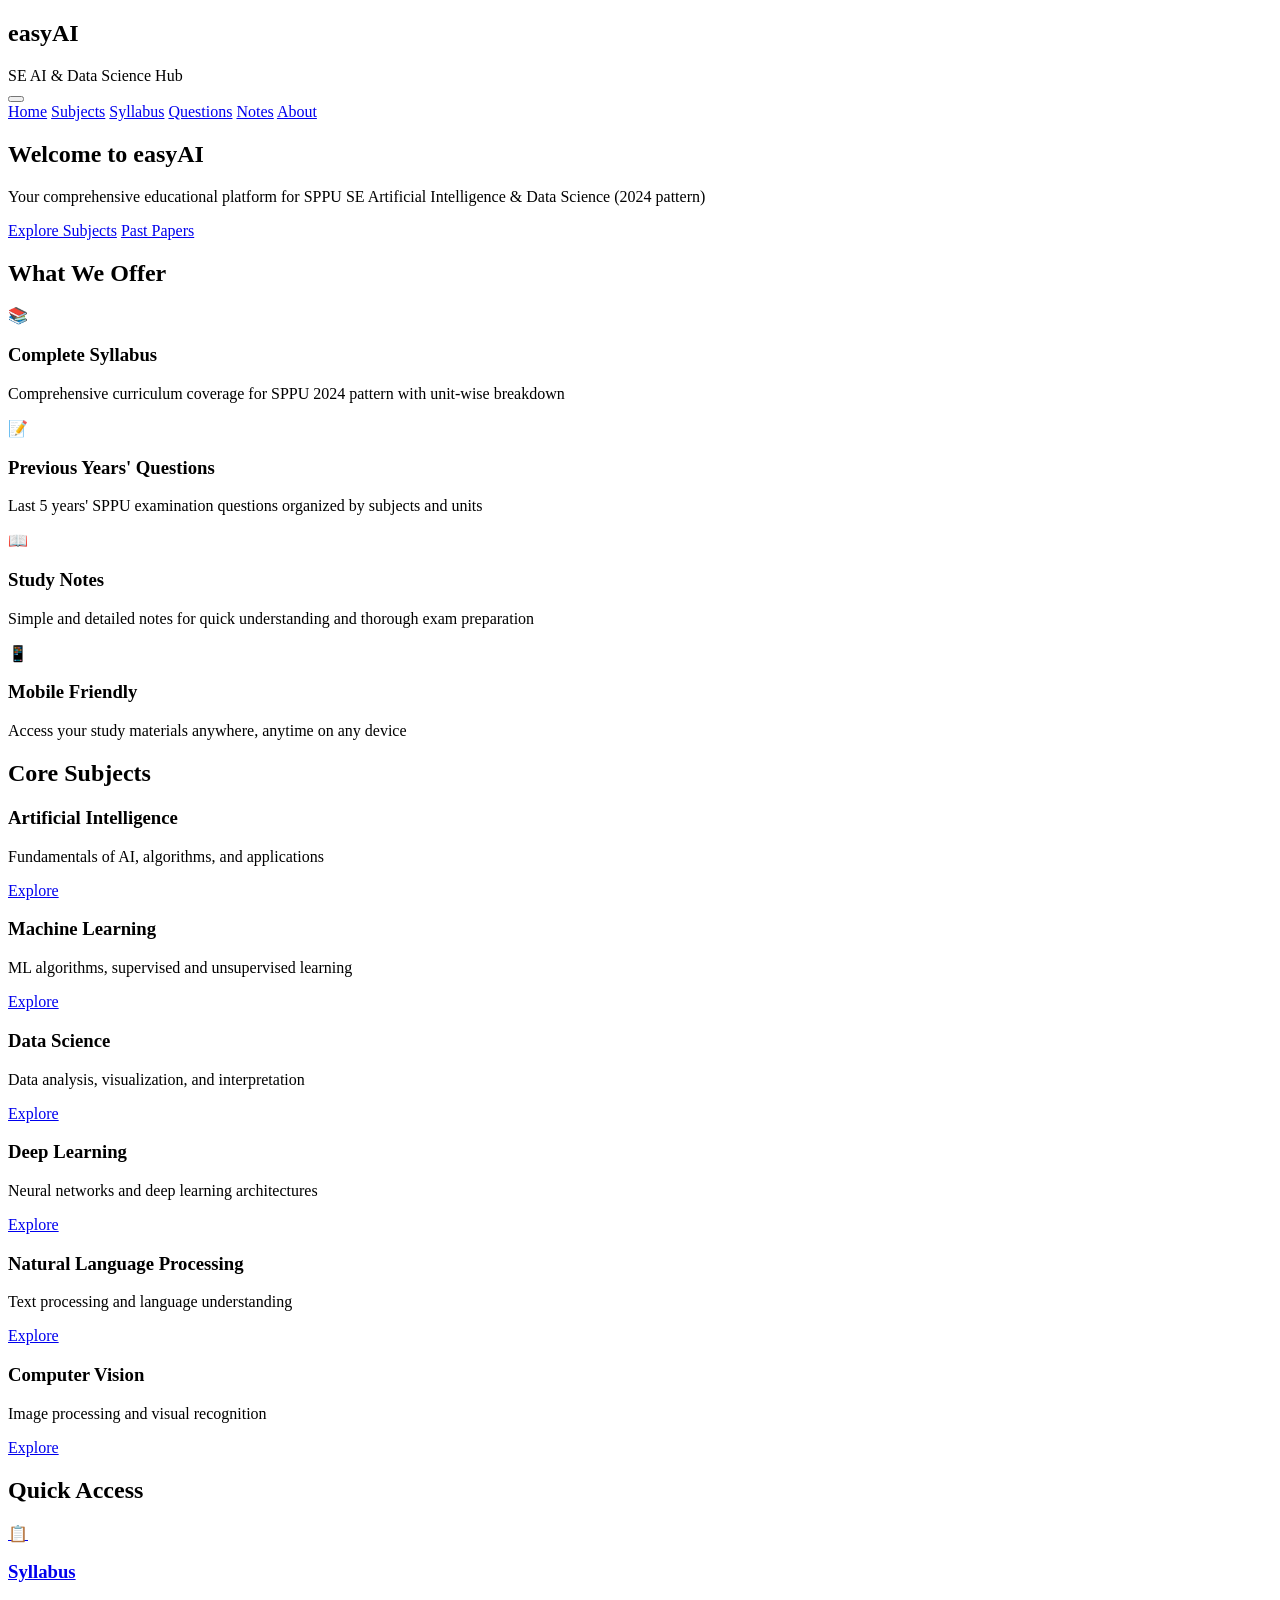
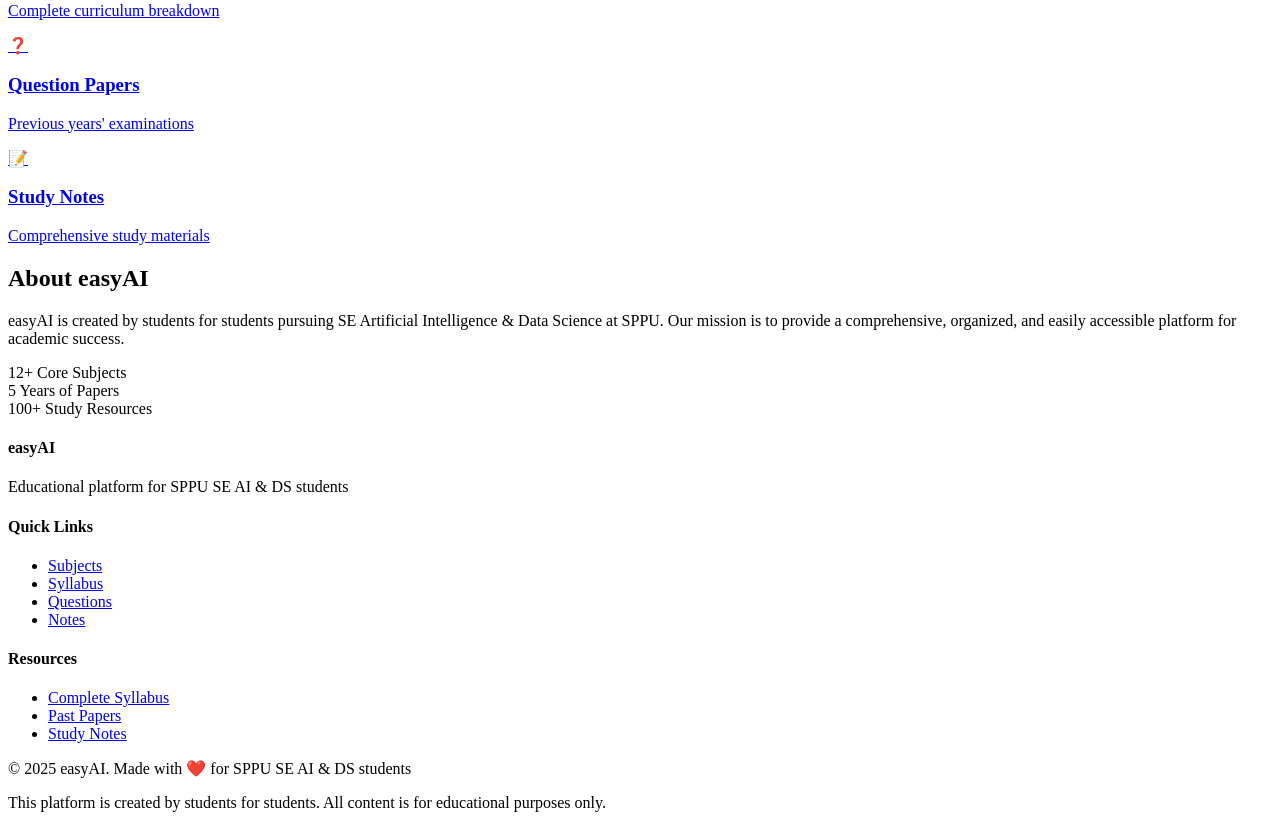
==== src/index.html @ 31b05995 "Create index.html Add responsive homepage with navigation, hero section, features overview, subjects" ====
<!DOCTYPE html>
<html lang="en">
<head>
    <meta charset="UTF-8">
    <meta name="viewport" content="width=device-width, initial-scale=1.0">
    <meta name="description" content="easyAI - Educational platform for SPPU SE AI & DS students">
    <title>easyAI - SE AI & Data Science Resources</title>
    <link rel="stylesheet" href="styles.css">
    <link rel="preconnect" href="https://fonts.googleapis.com">
    <link rel="preconnect" href="https://fonts.gstatic.com" crossorigin>
    <link href="https://fonts.googleapis.com/css2?family=Inter:wght@300;400;500;600;700&display=swap" rel="stylesheet">
</head>
<body>
    <!-- Header -->
    <header class="header">
        <nav class="navbar">
            <div class="nav-container">
                <div class="nav-brand">
                    <h1 class="logo">easyAI</h1>
                    <span class="tagline">SE AI & Data Science Hub</span>
                </div>
                <button class="nav-toggle" id="mobile-menu">
                    <span class="bar"></span>
                    <span class="bar"></span>
                    <span class="bar"></span>
                </button>
                <div class="nav-menu" id="nav-menu">
                    <a href="#home" class="nav-link">Home</a>
                    <a href="#subjects" class="nav-link">Subjects</a>
                    <a href="#syllabus" class="nav-link">Syllabus</a>
                    <a href="#questions" class="nav-link">Questions</a>
                    <a href="#notes" class="nav-link">Notes</a>
                    <a href="#about" class="nav-link">About</a>
                </div>
            </div>
        </nav>
    </header>

    <!-- Hero Section -->
    <section id="home" class="hero">
        <div class="container">
            <div class="hero-content">
                <h1 class="hero-title">Welcome to <span class="highlight">easyAI</span></h1>
                <p class="hero-subtitle">Your comprehensive educational platform for SPPU SE Artificial Intelligence & Data Science (2024 pattern)</p>
                <div class="hero-buttons">
                    <a href="#subjects" class="btn btn-primary">Explore Subjects</a>
                    <a href="#questions" class="btn btn-secondary">Past Papers</a>
                </div>
            </div>
        </div>
    </section>

    <!-- Features Section -->
    <section id="features" class="features">
        <div class="container">
            <h2 class="section-title">What We Offer</h2>
            <div class="features-grid">
                <div class="feature-card">
                    <div class="feature-icon">📚</div>
                    <h3>Complete Syllabus</h3>
                    <p>Comprehensive curriculum coverage for SPPU 2024 pattern with unit-wise breakdown</p>
                </div>
                <div class="feature-card">
                    <div class="feature-icon">📝</div>
                    <h3>Previous Years' Questions</h3>
                    <p>Last 5 years' SPPU examination questions organized by subjects and units</p>
                </div>
                <div class="feature-card">
                    <div class="feature-icon">📖</div>
                    <h3>Study Notes</h3>
                    <p>Simple and detailed notes for quick understanding and thorough exam preparation</p>
                </div>
                <div class="feature-card">
                    <div class="feature-icon">📱</div>
                    <h3>Mobile Friendly</h3>
                    <p>Access your study materials anywhere, anytime on any device</p>
                </div>
            </div>
        </div>
    </section>

    <!-- Subjects Section -->
    <section id="subjects" class="subjects">
        <div class="container">
            <h2 class="section-title">Core Subjects</h2>
            <div class="subjects-grid">
                <div class="subject-card">
                    <h3>Artificial Intelligence</h3>
                    <p>Fundamentals of AI, algorithms, and applications</p>
                    <a href="pages/subjects/ai.html" class="btn btn-outline">Explore</a>
                </div>
                <div class="subject-card">
                    <h3>Machine Learning</h3>
                    <p>ML algorithms, supervised and unsupervised learning</p>
                    <a href="pages/subjects/ml.html" class="btn btn-outline">Explore</a>
                </div>
                <div class="subject-card">
                    <h3>Data Science</h3>
                    <p>Data analysis, visualization, and interpretation</p>
                    <a href="pages/subjects/ds.html" class="btn btn-outline">Explore</a>
                </div>
                <div class="subject-card">
                    <h3>Deep Learning</h3>
                    <p>Neural networks and deep learning architectures</p>
                    <a href="pages/subjects/dl.html" class="btn btn-outline">Explore</a>
                </div>
                <div class="subject-card">
                    <h3>Natural Language Processing</h3>
                    <p>Text processing and language understanding</p>
                    <a href="pages/subjects/nlp.html" class="btn btn-outline">Explore</a>
                </div>
                <div class="subject-card">
                    <h3>Computer Vision</h3>
                    <p>Image processing and visual recognition</p>
                    <a href="pages/subjects/cv.html" class="btn btn-outline">Explore</a>
                </div>
            </div>
        </div>
    </section>

    <!-- Quick Access Section -->
    <section class="quick-access">
        <div class="container">
            <h2 class="section-title">Quick Access</h2>
            <div class="quick-access-grid">
                <a href="pages/syllabus.html" class="quick-card">
                    <div class="quick-icon">📋</div>
                    <h3>Syllabus</h3>
                    <p>Complete curriculum breakdown</p>
                </a>
                <a href="pages/questions.html" class="quick-card">
                    <div class="quick-icon">❓</div>
                    <h3>Question Papers</h3>
                    <p>Previous years' examinations</p>
                </a>
                <a href="pages/notes.html" class="quick-card">
                    <div class="quick-icon">📝</div>
                    <h3>Study Notes</h3>
                    <p>Comprehensive study materials</p>
                </a>
            </div>
        </div>
    </section>

    <!-- About Section -->
    <section id="about" class="about">
        <div class="container">
            <h2 class="section-title">About easyAI</h2>
            <div class="about-content">
                <p>easyAI is created by students for students pursuing SE Artificial Intelligence & Data Science at SPPU. Our mission is to provide a comprehensive, organized, and easily accessible platform for academic success.</p>
                <div class="stats">
                    <div class="stat">
                        <span class="stat-number">12+</span>
                        <span class="stat-label">Core Subjects</span>
                    </div>
                    <div class="stat">
                        <span class="stat-number">5</span>
                        <span class="stat-label">Years of Papers</span>
                    </div>
                    <div class="stat">
                        <span class="stat-number">100+</span>
                        <span class="stat-label">Study Resources</span>
                    </div>
                </div>
            </div>
        </div>
    </section>

    <!-- Footer -->
    <footer class="footer">
        <div class="container">
            <div class="footer-content">
                <div class="footer-section">
                    <h4>easyAI</h4>
                    <p>Educational platform for SPPU SE AI & DS students</p>
                </div>
                <div class="footer-section">
                    <h4>Quick Links</h4>
                    <ul>
                        <li><a href="#subjects">Subjects</a></li>
                        <li><a href="#syllabus">Syllabus</a></li>
                        <li><a href="#questions">Questions</a></li>
                        <li><a href="#notes">Notes</a></li>
                    </ul>
                </div>
                <div class="footer-section">
                    <h4>Resources</h4>
                    <ul>
                        <li><a href="pages/syllabus.html">Complete Syllabus</a></li>
                        <li><a href="pages/questions.html">Past Papers</a></li>
                        <li><a href="pages/notes.html">Study Notes</a></li>
                    </ul>
                </div>
            </div>
            <div class="footer-bottom">
                <p>&copy; 2025 easyAI. Made with ❤️ for SPPU SE AI & DS students</p>
                <p class="disclaimer">This platform is created by students for students. All content is for educational purposes only.</p>
            </div>
        </div>
    </footer>

    <script src="main.js"></script>
</body>
</html>
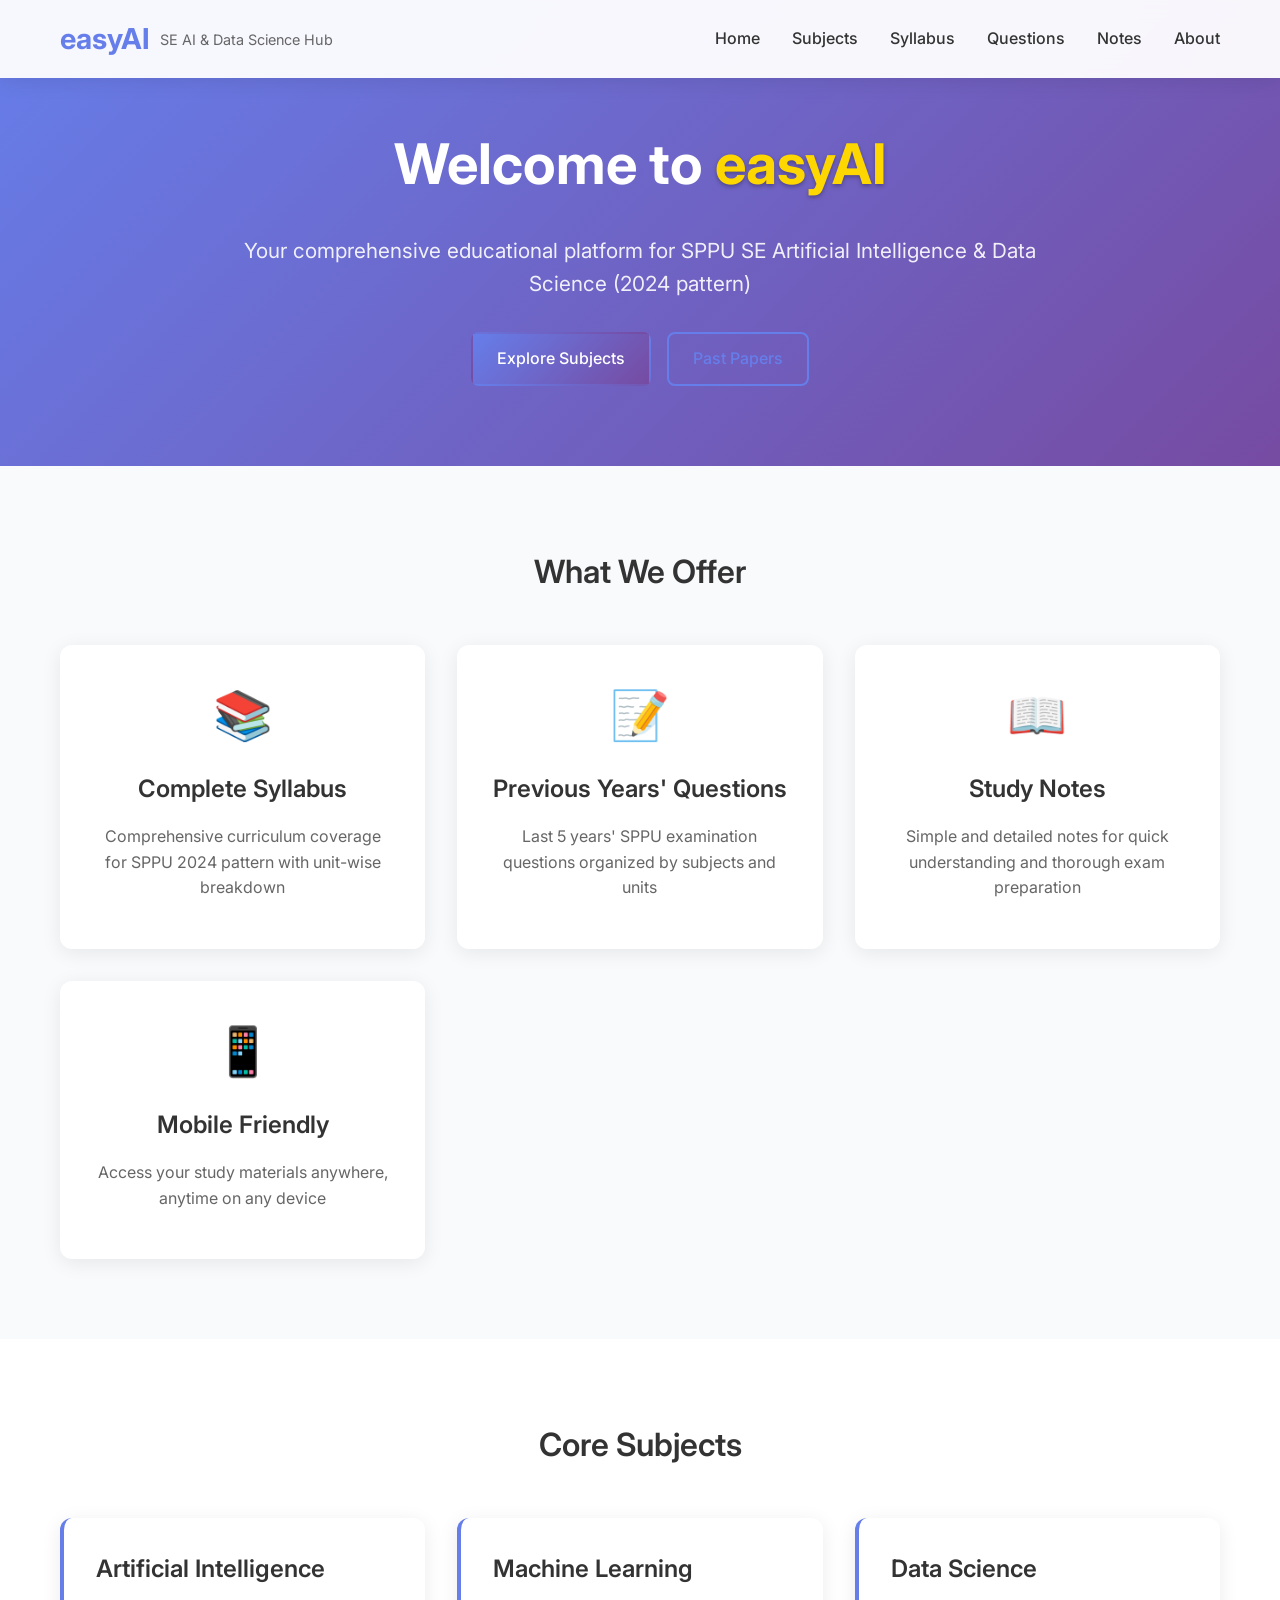
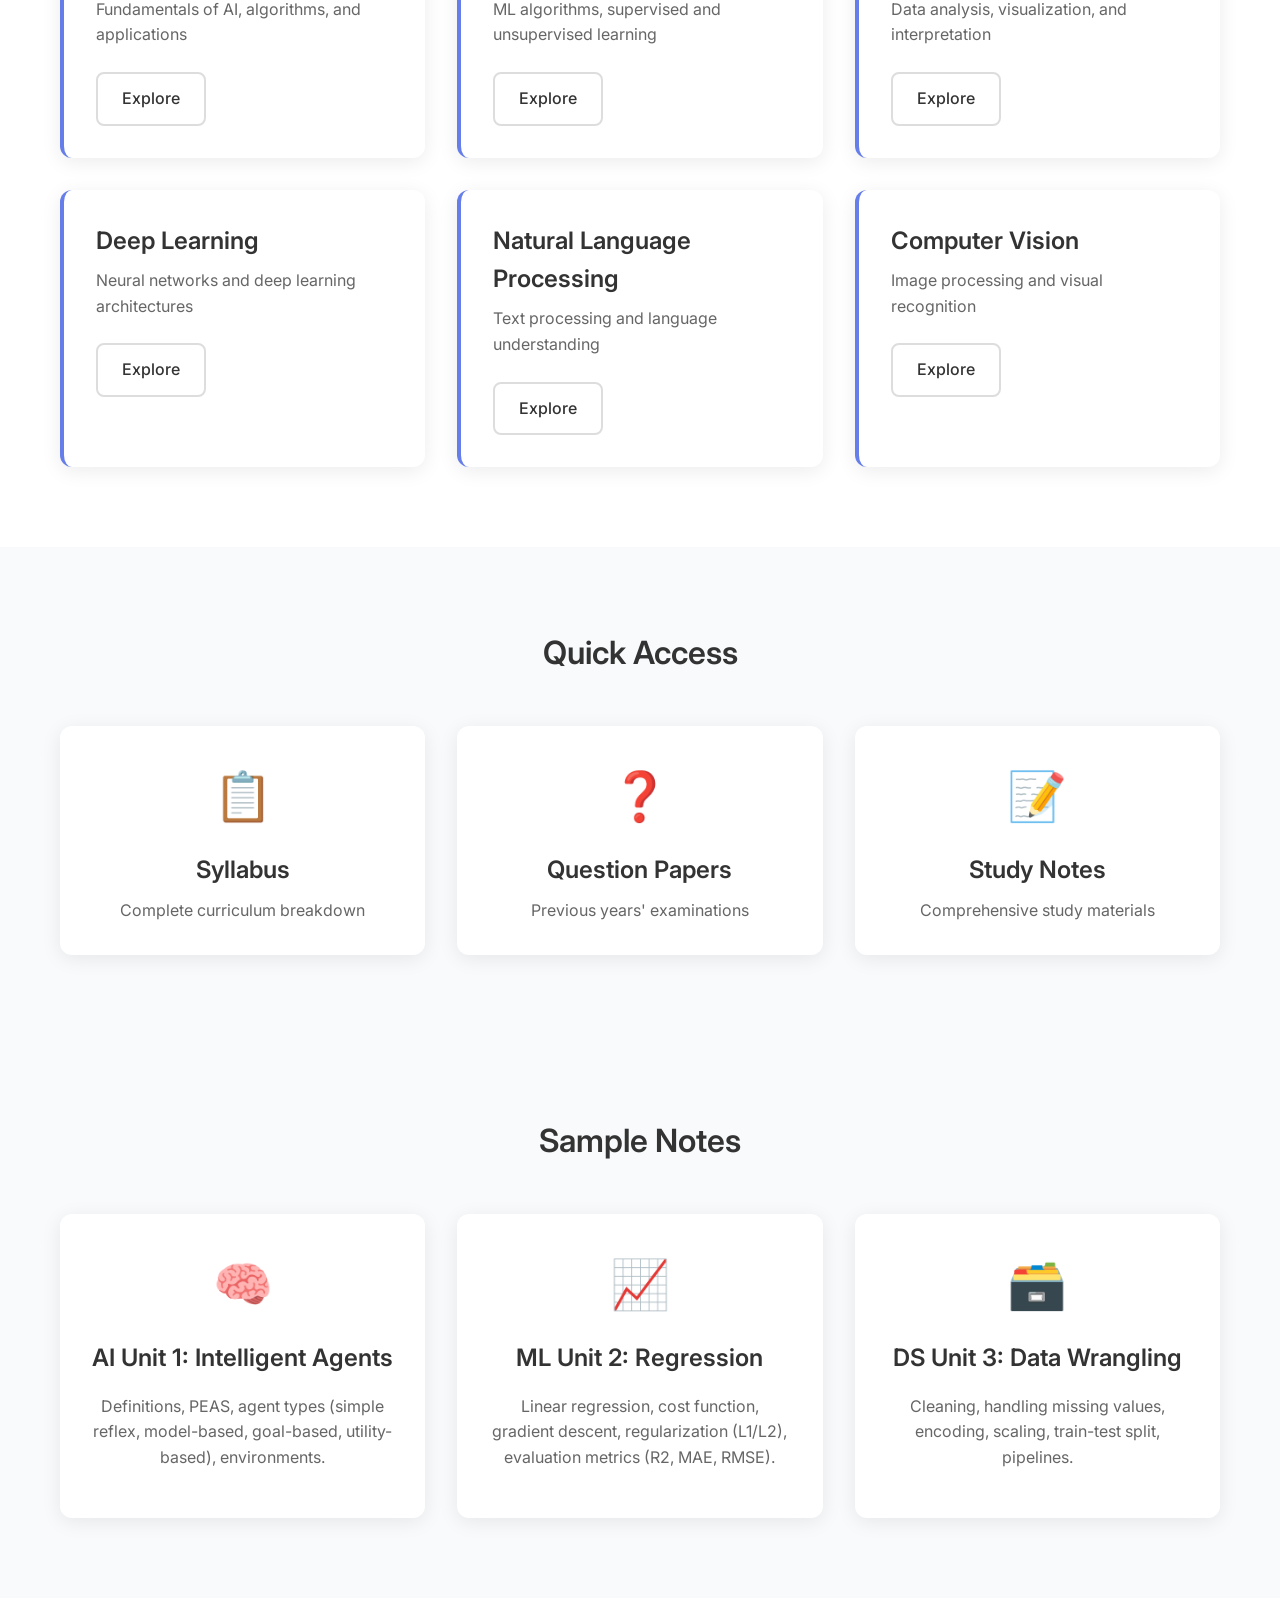
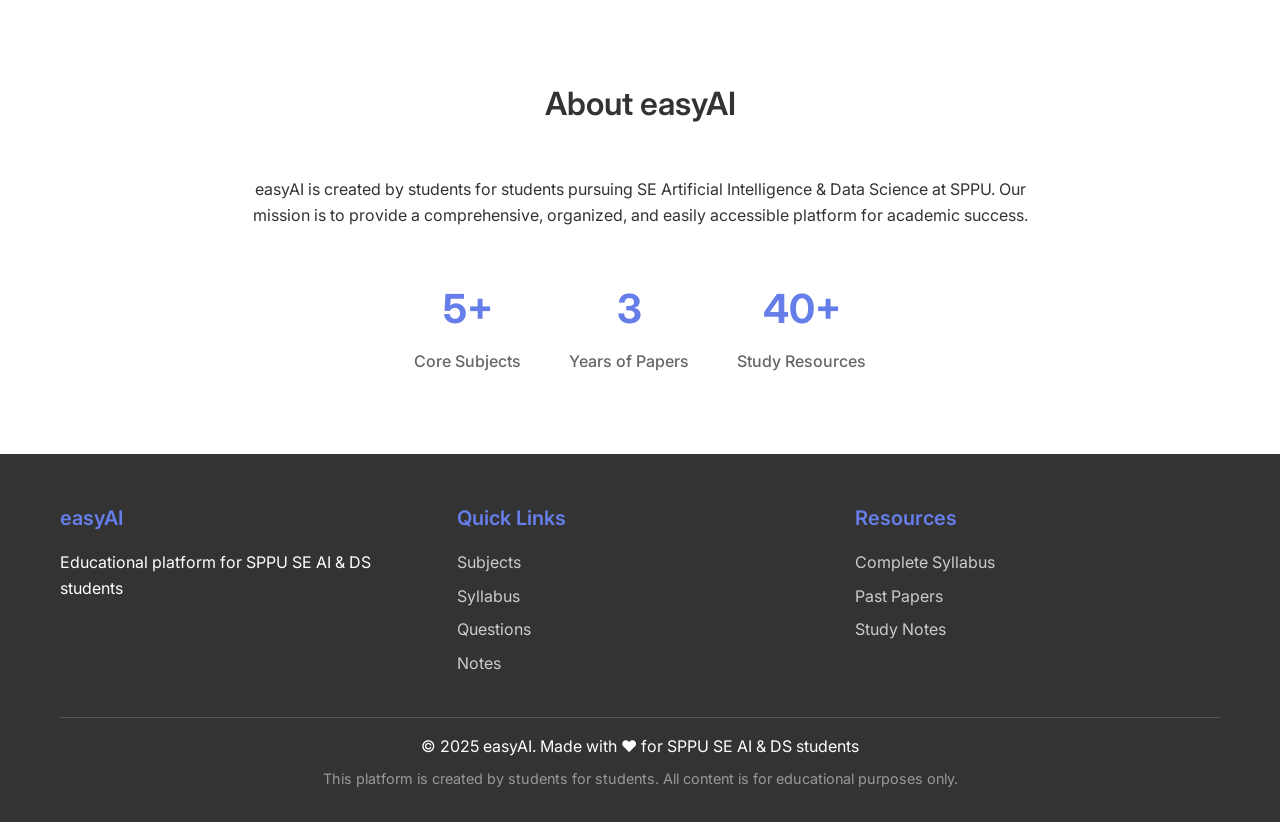
==== commit ff27dabc: "Redesign: modern homepage with responsive UI, cards, and visible notes previewUpdate index.html - Ne" ====
--- a/src/index.html
+++ b/src/index.html
@@ -1,204 +1,228 @@
 <!DOCTYPE html>
 <html lang="en">
-<head>
-    <meta charset="UTF-8">
-    <meta name="viewport" content="width=device-width, initial-scale=1.0">
-    <meta name="description" content="easyAI - Educational platform for SPPU SE AI & DS students">
-    <title>easyAI - SE AI & Data Science Resources</title>
-    <link rel="stylesheet" href="styles.css">
-    <link rel="preconnect" href="https://fonts.googleapis.com">
-    <link rel="preconnect" href="https://fonts.gstatic.com" crossorigin>
-    <link href="https://fonts.googleapis.com/css2?family=Inter:wght@300;400;500;600;700&display=swap" rel="stylesheet">
-</head>
-<body>
+  <head>
+    <meta charset="UTF-8" />
+    <meta name="viewport" content="width=device-width, initial-scale=1.0" />
+    <meta name="description" content="easyAI - Educational platform for SPPU SE AI &amp; DS students" />
+    <title>easyAI - SE AI &amp; Data Science Resources</title>
+    <link rel="stylesheet" href="styles.css" />
+    <link rel="preconnect" href="https://fonts.googleapis.com" />
+    <link rel="preconnect" href="https://fonts.gstatic.com" crossorigin />
+    <link href="https://fonts.googleapis.com/css2?family=Inter:wght@300;400;500;600;700&display=swap" rel="stylesheet" />
+  </head>
+  <body class="loading">
     <!-- Header -->
     <header class="header">
-        <nav class="navbar">
-            <div class="nav-container">
-                <div class="nav-brand">
-                    <h1 class="logo">easyAI</h1>
-                    <span class="tagline">SE AI & Data Science Hub</span>
-                </div>
-                <button class="nav-toggle" id="mobile-menu">
-                    <span class="bar"></span>
-                    <span class="bar"></span>
-                    <span class="bar"></span>
-                </button>
-                <div class="nav-menu" id="nav-menu">
-                    <a href="#home" class="nav-link">Home</a>
-                    <a href="#subjects" class="nav-link">Subjects</a>
-                    <a href="#syllabus" class="nav-link">Syllabus</a>
-                    <a href="#questions" class="nav-link">Questions</a>
-                    <a href="#notes" class="nav-link">Notes</a>
-                    <a href="#about" class="nav-link">About</a>
-                </div>
-            </div>
-        </nav>
+      <nav class="navbar">
+        <div class="nav-container">
+          <div class="nav-brand">
+            <h1 class="logo">easyAI</h1>
+            <span class="tagline">SE AI &amp; Data Science Hub</span>
+          </div>
+          <button class="nav-toggle" id="mobile-menu" aria-label="Toggle navigation">
+            <span class="bar"></span>
+            <span class="bar"></span>
+            <span class="bar"></span>
+          </button>
+          <div class="nav-menu" id="nav-menu">
+            <a class="nav-link" href="#home">Home</a>
+            <a class="nav-link" href="#subjects">Subjects</a>
+            <a class="nav-link" href="#syllabus">Syllabus</a>
+            <a class="nav-link" href="#questions">Questions</a>
+            <a class="nav-link" href="#notes">Notes</a>
+            <a class="nav-link" href="#about">About</a>
+          </div>
+        </div>
+      </nav>
     </header>
 
     <!-- Hero Section -->
-    <section id="home" class="hero">
-        <div class="container">
-            <div class="hero-content">
-                <h1 class="hero-title">Welcome to <span class="highlight">easyAI</span></h1>
-                <p class="hero-subtitle">Your comprehensive educational platform for SPPU SE Artificial Intelligence & Data Science (2024 pattern)</p>
-                <div class="hero-buttons">
-                    <a href="#subjects" class="btn btn-primary">Explore Subjects</a>
-                    <a href="#questions" class="btn btn-secondary">Past Papers</a>
-                </div>
-            </div>
-        </div>
+    <section class="hero" id="home">
+      <div class="container">
+        <div class="hero-content">
+          <h1 class="hero-title">Welcome to <span class="highlight">easyAI</span></h1>
+          <p class="hero-subtitle">Your comprehensive educational platform for SPPU SE Artificial Intelligence &amp; Data Science (2024 pattern)</p>
+          <div class="hero-buttons">
+            <a class="btn btn-primary" href="#subjects">Explore Subjects</a>
+            <a class="btn btn-secondary" href="#questions">Past Papers</a>
+          </div>
+        </div>
+      </div>
     </section>
 
     <!-- Features Section -->
-    <section id="features" class="features">
-        <div class="container">
-            <h2 class="section-title">What We Offer</h2>
-            <div class="features-grid">
-                <div class="feature-card">
-                    <div class="feature-icon">📚</div>
-                    <h3>Complete Syllabus</h3>
-                    <p>Comprehensive curriculum coverage for SPPU 2024 pattern with unit-wise breakdown</p>
-                </div>
-                <div class="feature-card">
-                    <div class="feature-icon">📝</div>
-                    <h3>Previous Years' Questions</h3>
-                    <p>Last 5 years' SPPU examination questions organized by subjects and units</p>
-                </div>
-                <div class="feature-card">
-                    <div class="feature-icon">📖</div>
-                    <h3>Study Notes</h3>
-                    <p>Simple and detailed notes for quick understanding and thorough exam preparation</p>
-                </div>
-                <div class="feature-card">
-                    <div class="feature-icon">📱</div>
-                    <h3>Mobile Friendly</h3>
-                    <p>Access your study materials anywhere, anytime on any device</p>
-                </div>
-            </div>
-        </div>
+    <section class="features" id="features">
+      <div class="container">
+        <h2 class="section-title">What We Offer</h2>
+        <div class="features-grid">
+          <div class="feature-card">
+            <div class="feature-icon">📚</div>
+            <h3>Complete Syllabus</h3>
+            <p>Comprehensive curriculum coverage for SPPU 2024 pattern with unit-wise breakdown</p>
+          </div>
+          <div class="feature-card">
+            <div class="feature-icon">📝</div>
+            <h3>Previous Years' Questions</h3>
+            <p>Last 5 years' SPPU examination questions organized by subjects and units</p>
+          </div>
+          <div class="feature-card">
+            <div class="feature-icon">📖</div>
+            <h3>Study Notes</h3>
+            <p>Simple and detailed notes for quick understanding and thorough exam preparation</p>
+          </div>
+          <div class="feature-card">
+            <div class="feature-icon">📱</div>
+            <h3>Mobile Friendly</h3>
+            <p>Access your study materials anywhere, anytime on any device</p>
+          </div>
+        </div>
+      </div>
     </section>
 
     <!-- Subjects Section -->
-    <section id="subjects" class="subjects">
-        <div class="container">
-            <h2 class="section-title">Core Subjects</h2>
-            <div class="subjects-grid">
-                <div class="subject-card">
-                    <h3>Artificial Intelligence</h3>
-                    <p>Fundamentals of AI, algorithms, and applications</p>
-                    <a href="pages/subjects/ai.html" class="btn btn-outline">Explore</a>
-                </div>
-                <div class="subject-card">
-                    <h3>Machine Learning</h3>
-                    <p>ML algorithms, supervised and unsupervised learning</p>
-                    <a href="pages/subjects/ml.html" class="btn btn-outline">Explore</a>
-                </div>
-                <div class="subject-card">
-                    <h3>Data Science</h3>
-                    <p>Data analysis, visualization, and interpretation</p>
-                    <a href="pages/subjects/ds.html" class="btn btn-outline">Explore</a>
-                </div>
-                <div class="subject-card">
-                    <h3>Deep Learning</h3>
-                    <p>Neural networks and deep learning architectures</p>
-                    <a href="pages/subjects/dl.html" class="btn btn-outline">Explore</a>
-                </div>
-                <div class="subject-card">
-                    <h3>Natural Language Processing</h3>
-                    <p>Text processing and language understanding</p>
-                    <a href="pages/subjects/nlp.html" class="btn btn-outline">Explore</a>
-                </div>
-                <div class="subject-card">
-                    <h3>Computer Vision</h3>
-                    <p>Image processing and visual recognition</p>
-                    <a href="pages/subjects/cv.html" class="btn btn-outline">Explore</a>
-                </div>
-            </div>
-        </div>
+    <section class="subjects" id="subjects">
+      <div class="container">
+        <h2 class="section-title">Core Subjects</h2>
+        <div class="subjects-grid">
+          <div class="subject-card">
+            <h3>Artificial Intelligence</h3>
+            <p>Fundamentals of AI, algorithms, and applications</p>
+            <a class="btn btn-outline" href="pages/subjects/ai.html">Explore</a>
+          </div>
+          <div class="subject-card">
+            <h3>Machine Learning</h3>
+            <p>ML algorithms, supervised and unsupervised learning</p>
+            <a class="btn btn-outline" href="pages/subjects/ml.html">Explore</a>
+          </div>
+          <div class="subject-card">
+            <h3>Data Science</h3>
+            <p>Data analysis, visualization, and interpretation</p>
+            <a class="btn btn-outline" href="pages/subjects/ds.html">Explore</a>
+          </div>
+          <div class="subject-card">
+            <h3>Deep Learning</h3>
+            <p>Neural networks and deep learning architectures</p>
+            <a class="btn btn-outline" href="pages/subjects/dl.html">Explore</a>
+          </div>
+          <div class="subject-card">
+            <h3>Natural Language Processing</h3>
+            <p>Text processing and language understanding</p>
+            <a class="btn btn-outline" href="pages/subjects/nlp.html">Explore</a>
+          </div>
+          <div class="subject-card">
+            <h3>Computer Vision</h3>
+            <p>Image processing and visual recognition</p>
+            <a class="btn btn-outline" href="pages/subjects/cv.html">Explore</a>
+          </div>
+        </div>
+      </div>
     </section>
 
     <!-- Quick Access Section -->
     <section class="quick-access">
-        <div class="container">
-            <h2 class="section-title">Quick Access</h2>
-            <div class="quick-access-grid">
-                <a href="pages/syllabus.html" class="quick-card">
-                    <div class="quick-icon">📋</div>
-                    <h3>Syllabus</h3>
-                    <p>Complete curriculum breakdown</p>
-                </a>
-                <a href="pages/questions.html" class="quick-card">
-                    <div class="quick-icon">❓</div>
-                    <h3>Question Papers</h3>
-                    <p>Previous years' examinations</p>
-                </a>
-                <a href="pages/notes.html" class="quick-card">
-                    <div class="quick-icon">📝</div>
-                    <h3>Study Notes</h3>
-                    <p>Comprehensive study materials</p>
-                </a>
+      <div class="container">
+        <h2 class="section-title">Quick Access</h2>
+        <div class="quick-access-grid">
+          <a class="quick-card" href="pages/syllabus.html">
+            <div class="quick-icon">📋</div>
+            <h3>Syllabus</h3>
+            <p>Complete curriculum breakdown</p>
+          </a>
+          <a class="quick-card" href="pages/questions.html">
+            <div class="quick-icon">❓</div>
+            <h3>Question Papers</h3>
+            <p>Previous years' examinations</p>
+          </a>
+          <a class="quick-card" href="pages/notes.html">
+            <div class="quick-icon">📝</div>
+            <h3>Study Notes</h3>
+            <p>Comprehensive study materials</p>
+          </a>
+        </div>
+      </div>
+    </section>
+
+    <!-- Notes Preview (visible content) -->
+    <section class="features" id="notes">
+      <div class="container">
+        <h2 class="section-title">Sample Notes</h2>
+        <div class="features-grid">
+          <div class="feature-card">
+            <div class="feature-icon">🧠</div>
+            <h3>AI Unit 1: Intelligent Agents</h3>
+            <p>Definitions, PEAS, agent types (simple reflex, model-based, goal-based, utility-based), environments.</p>
+          </div>
+          <div class="feature-card">
+            <div class="feature-icon">📈</div>
+            <h3>ML Unit 2: Regression</h3>
+            <p>Linear regression, cost function, gradient descent, regularization (L1/L2), evaluation metrics (R2, MAE, RMSE).</p>
+          </div>
+          <div class="feature-card">
+            <div class="feature-icon">🗃️</div>
+            <h3>DS Unit 3: Data Wrangling</h3>
+            <p>Cleaning, handling missing values, encoding, scaling, train-test split, pipelines.</p>
+          </div>
+        </div>
+      </div>
+    </section>
+
+    <!-- About Section -->
+    <section class="about" id="about">
+      <div class="container">
+        <h2 class="section-title">About easyAI</h2>
+        <div class="about-content">
+          <p>easyAI is created by students for students pursuing SE Artificial Intelligence &amp; Data Science at SPPU. Our mission is to provide a comprehensive, organized, and easily accessible platform for academic success.</p>
+          <div class="stats">
+            <div class="stat">
+              <span class="stat-number">12+</span>
+              <span class="stat-label">Core Subjects</span>
             </div>
-        </div>
-    </section>
-
-    <!-- About Section -->
-    <section id="about" class="about">
-        <div class="container">
-            <h2 class="section-title">About easyAI</h2>
-            <div class="about-content">
-                <p>easyAI is created by students for students pursuing SE Artificial Intelligence & Data Science at SPPU. Our mission is to provide a comprehensive, organized, and easily accessible platform for academic success.</p>
-                <div class="stats">
-                    <div class="stat">
-                        <span class="stat-number">12+</span>
-                        <span class="stat-label">Core Subjects</span>
-                    </div>
-                    <div class="stat">
-                        <span class="stat-number">5</span>
-                        <span class="stat-label">Years of Papers</span>
-                    </div>
-                    <div class="stat">
-                        <span class="stat-number">100+</span>
-                        <span class="stat-label">Study Resources</span>
-                    </div>
-                </div>
+            <div class="stat">
+              <span class="stat-number">5</span>
+              <span class="stat-label">Years of Papers</span>
             </div>
-        </div>
+            <div class="stat">
+              <span class="stat-number">100+</span>
+              <span class="stat-label">Study Resources</span>
+            </div>
+          </div>
+        </div>
+      </div>
     </section>
 
     <!-- Footer -->
     <footer class="footer">
-        <div class="container">
-            <div class="footer-content">
-                <div class="footer-section">
-                    <h4>easyAI</h4>
-                    <p>Educational platform for SPPU SE AI & DS students</p>
-                </div>
-                <div class="footer-section">
-                    <h4>Quick Links</h4>
-                    <ul>
-                        <li><a href="#subjects">Subjects</a></li>
-                        <li><a href="#syllabus">Syllabus</a></li>
-                        <li><a href="#questions">Questions</a></li>
-                        <li><a href="#notes">Notes</a></li>
-                    </ul>
-                </div>
-                <div class="footer-section">
-                    <h4>Resources</h4>
-                    <ul>
-                        <li><a href="pages/syllabus.html">Complete Syllabus</a></li>
-                        <li><a href="pages/questions.html">Past Papers</a></li>
-                        <li><a href="pages/notes.html">Study Notes</a></li>
-                    </ul>
-                </div>
-            </div>
-            <div class="footer-bottom">
-                <p>&copy; 2025 easyAI. Made with ❤️ for SPPU SE AI & DS students</p>
-                <p class="disclaimer">This platform is created by students for students. All content is for educational purposes only.</p>
-            </div>
-        </div>
+      <div class="container">
+        <div class="footer-content">
+          <div class="footer-section">
+            <h4>easyAI</h4>
+            <p>Educational platform for SPPU SE AI &amp; DS students</p>
+          </div>
+          <div class="footer-section">
+            <h4>Quick Links</h4>
+            <ul>
+              <li><a href="#subjects">Subjects</a></li>
+              <li><a href="#syllabus">Syllabus</a></li>
+              <li><a href="#questions">Questions</a></li>
+              <li><a href="#notes">Notes</a></li>
+            </ul>
+          </div>
+          <div class="footer-section">
+            <h4>Resources</h4>
+            <ul>
+              <li><a href="pages/syllabus.html">Complete Syllabus</a></li>
+              <li><a href="pages/questions.html">Past Papers</a></li>
+              <li><a href="pages/notes.html">Study Notes</a></li>
+            </ul>
+          </div>
+        </div>
+        <div class="footer-bottom">
+          <span>© 2025 easyAI. Made with ❤️ for SPPU SE AI &amp; DS students</span>
+          <p class="disclaimer">This platform is created by students for students. All content is for educational purposes only.</p>
+        </div>
+      </div>
     </footer>
 
     <script src="main.js"></script>
-</body>
+  </body>
 </html>
--- a/src/styles.css
+++ b/src/styles.css
@@ -0,0 +1,518 @@
+/* easyAI Website Styles - Responsive CSS for SE AI & DS Students */
+
+/* Reset and Base Styles */
+* {
+  margin: 0;
+  padding: 0;
+  box-sizing: border-box;
+}
+
+html {
+  scroll-behavior: smooth;
+}
+
+body {
+  font-family: 'Inter', -apple-system, BlinkMacSystemFont, 'Segoe UI', Roboto, sans-serif;
+  line-height: 1.6;
+  color: #333;
+  background-color: #fff;
+}
+
+.container {
+  max-width: 1200px;
+  margin: 0 auto;
+  padding: 0 20px;
+}
+
+/* Typography */
+h1, h2, h3, h4 {
+  margin-bottom: 1rem;
+  font-weight: 600;
+}
+
+h1 { font-size: 2.5rem; }
+h2 { font-size: 2rem; }
+h3 { font-size: 1.5rem; }
+h4 { font-size: 1.25rem; }
+
+p {
+  margin-bottom: 1rem;
+}
+
+/* Buttons */
+.btn {
+  display: inline-block;
+  padding: 12px 24px;
+  text-decoration: none;
+  border-radius: 8px;
+  font-weight: 500;
+  transition: all 0.3s ease;
+  border: 2px solid transparent;
+  cursor: pointer;
+  text-align: center;
+}
+
+.btn-primary {
+  background: linear-gradient(135deg, #667eea 0%, #764ba2 100%);
+  color: white;
+}
+
+.btn-primary:hover {
+  transform: translateY(-2px);
+  box-shadow: 0 8px 25px rgba(102, 126, 234, 0.3);
+}
+
+.btn-secondary {
+  background: transparent;
+  color: #667eea;
+  border: 2px solid #667eea;
+}
+
+.btn-secondary:hover {
+  background: #667eea;
+  color: white;
+}
+
+.btn-outline {
+  background: transparent;
+  color: #333;
+  border: 2px solid #ddd;
+}
+
+.btn-outline:hover {
+  background: #333;
+  color: white;
+  border-color: #333;
+}
+
+/* Header and Navigation */
+.header {
+  background: rgba(255, 255, 255, 0.95);
+  backdrop-filter: blur(10px);
+  position: fixed;
+  top: 0;
+  width: 100%;
+  z-index: 1000;
+  box-shadow: 0 2px 20px rgba(0, 0, 0, 0.1);
+}
+
+.navbar {
+  padding: 1rem 0;
+}
+
+.nav-container {
+  max-width: 1200px;
+  margin: 0 auto;
+  padding: 0 20px;
+  display: flex;
+  justify-content: space-between;
+  align-items: center;
+}
+
+.nav-brand {
+  display: flex;
+  align-items: center;
+  gap: 10px;
+}
+
+.logo {
+  font-size: 1.8rem;
+  font-weight: 700;
+  color: #667eea;
+  margin: 0;
+}
+
+.tagline {
+  font-size: 0.9rem;
+  color: #666;
+  font-weight: 400;
+}
+
+.nav-menu {
+  display: flex;
+  gap: 2rem;
+}
+
+.nav-link {
+  text-decoration: none;
+  color: #333;
+  font-weight: 500;
+  transition: color 0.3s ease;
+}
+
+.nav-link:hover {
+  color: #667eea;
+}
+
+.nav-toggle {
+  display: none;
+  flex-direction: column;
+  cursor: pointer;
+  background: none;
+  border: none;
+  padding: 0;
+}
+
+.bar {
+  width: 25px;
+  height: 3px;
+  background: #333;
+  margin: 3px 0;
+  transition: 0.3s;
+}
+
+/* Hero Section */
+.hero {
+  background: linear-gradient(135deg, #667eea 0%, #764ba2 100%);
+  color: white;
+  padding: 120px 0 80px;
+  text-align: center;
+}
+
+.hero-content {
+  max-width: 800px;
+  margin: 0 auto;
+}
+
+.hero-title {
+  font-size: 3.5rem;
+  margin-bottom: 1.5rem;
+  font-weight: 700;
+}
+
+.highlight {
+  color: #ffd700;
+  text-shadow: 0 2px 4px rgba(0, 0, 0, 0.3);
+}
+
+.hero-subtitle {
+  font-size: 1.3rem;
+  margin-bottom: 2rem;
+  opacity: 0.9;
+}
+
+.hero-buttons {
+  display: flex;
+  gap: 1rem;
+  justify-content: center;
+  flex-wrap: wrap;
+}
+
+/* Sections */
+section {
+  padding: 80px 0;
+}
+
+.section-title {
+  text-align: center;
+  margin-bottom: 3rem;
+  color: #333;
+}
+
+/* Features Section */
+.features {
+  background: #f8fafc;
+}
+
+.features-grid {
+  display: grid;
+  grid-template-columns: repeat(auto-fit, minmax(280px, 1fr));
+  gap: 2rem;
+}
+
+.feature-card {
+  background: white;
+  padding: 2rem;
+  border-radius: 12px;
+  text-align: center;
+  box-shadow: 0 4px 20px rgba(0, 0, 0, 0.08);
+  transition: transform 0.3s ease, box-shadow 0.3s ease;
+}
+
+.feature-card:hover {
+  transform: translateY(-5px);
+  box-shadow: 0 8px 30px rgba(0, 0, 0, 0.12);
+}
+
+.feature-icon {
+  font-size: 3rem;
+  margin-bottom: 1rem;
+}
+
+.feature-card h3 {
+  color: #333;
+  margin-bottom: 1rem;
+}
+
+.feature-card p {
+  color: #666;
+  line-height: 1.6;
+}
+
+/* Subjects Section */
+.subjects-grid {
+  display: grid;
+  grid-template-columns: repeat(auto-fit, minmax(300px, 1fr));
+  gap: 2rem;
+}
+
+.subject-card {
+  background: white;
+  padding: 2rem;
+  border-radius: 12px;
+  border-left: 4px solid #667eea;
+  box-shadow: 0 4px 20px rgba(0, 0, 0, 0.08);
+  transition: all 0.3s ease;
+}
+
+.subject-card:hover {
+  transform: translateY(-3px);
+  box-shadow: 0 8px 30px rgba(0, 0, 0, 0.12);
+  border-left-color: #764ba2;
+}
+
+.subject-card h3 {
+  color: #333;
+  margin-bottom: 0.5rem;
+}
+
+.subject-card p {
+  color: #666;
+  margin-bottom: 1.5rem;
+}
+
+/* Quick Access Section */
+.quick-access {
+  background: #f8fafc;
+}
+
+.quick-access-grid {
+  display: grid;
+  grid-template-columns: repeat(auto-fit, minmax(250px, 1fr));
+  gap: 2rem;
+}
+
+.quick-card {
+  background: white;
+  padding: 2rem;
+  border-radius: 12px;
+  text-align: center;
+  text-decoration: none;
+  color: #333;
+  box-shadow: 0 4px 20px rgba(0, 0, 0, 0.08);
+  transition: all 0.3s ease;
+  display: block;
+}
+
+.quick-card:hover {
+  transform: translateY(-5px);
+  box-shadow: 0 8px 30px rgba(0, 0, 0, 0.12);
+  color: #333;
+}
+
+.quick-icon {
+  font-size: 3rem;
+  margin-bottom: 1rem;
+}
+
+.quick-card h3 {
+  margin-bottom: 0.5rem;
+}
+
+.quick-card p {
+  color: #666;
+  margin: 0;
+}
+
+/* About Section */
+.about-content {
+  max-width: 800px;
+  margin: 0 auto;
+  text-align: center;
+}
+
+.stats {
+  display: flex;
+  justify-content: center;
+  gap: 3rem;
+  margin-top: 3rem;
+  flex-wrap: wrap;
+}
+
+.stat {
+  text-align: center;
+}
+
+.stat-number {
+  display: block;
+  font-size: 2.5rem;
+  font-weight: 700;
+  color: #667eea;
+  margin-bottom: 0.5rem;
+}
+
+.stat-label {
+  font-size: 1rem;
+  color: #666;
+  font-weight: 500;
+}
+
+/* Footer */
+.footer {
+  background: #333;
+  color: white;
+  padding: 3rem 0 1rem;
+}
+
+.footer-content {
+  display: grid;
+  grid-template-columns: repeat(auto-fit, minmax(250px, 1fr));
+  gap: 2rem;
+  margin-bottom: 2rem;
+}
+
+.footer-section h4 {
+  margin-bottom: 1rem;
+  color: #667eea;
+}
+
+.footer-section ul {
+  list-style: none;
+}
+
+.footer-section li {
+  margin-bottom: 0.5rem;
+}
+
+.footer-section a {
+  color: #ccc;
+  text-decoration: none;
+  transition: color 0.3s ease;
+}
+
+.footer-section a:hover {
+  color: white;
+}
+
+.footer-bottom {
+  border-top: 1px solid #555;
+  padding-top: 1rem;
+  text-align: center;
+}
+
+.disclaimer {
+  font-size: 0.9rem;
+  color: #999;
+  margin-top: 0.5rem;
+}
+
+/* Responsive Design */
+@media (max-width: 768px) {
+  .nav-menu {
+    position: fixed;
+    left: -100%;
+    top: 70px;
+    flex-direction: column;
+    background-color: white;
+    width: 100%;
+    text-align: center;
+    transition: 0.3s;
+    box-shadow: 0 10px 27px rgba(0, 0, 0, 0.05);
+    padding: 2rem 0;
+  }
+
+  .nav-menu.active {
+    left: 0;
+  }
+
+  .nav-toggle {
+    display: flex;
+  }
+
+  .hero-title {
+    font-size: 2.5rem;
+  }
+
+  .hero-subtitle {
+    font-size: 1.1rem;
+  }
+
+  .hero-buttons {
+    flex-direction: column;
+    align-items: center;
+  }
+
+  .btn {
+    width: 200px;
+  }
+
+  .stats {
+    gap: 2rem;
+  }
+
+  .stat-number {
+    font-size: 2rem;
+  }
+
+  h1 { font-size: 2rem; }
+  h2 { font-size: 1.75rem; }
+  h3 { font-size: 1.3rem; }
+}
+
+@media (max-width: 480px) {
+  .container {
+    padding: 0 15px;
+  }
+
+  .hero {
+    padding: 100px 0 60px;
+  }
+
+  .hero-title {
+    font-size: 2rem;
+  }
+
+  section {
+    padding: 60px 0;
+  }
+
+  .feature-card,
+  .subject-card,
+  .quick-card {
+    padding: 1.5rem;
+  }
+
+  .stats {
+    flex-direction: column;
+    gap: 1.5rem;
+  }
+
+  .footer-content {
+    grid-template-columns: 1fr;
+    text-align: center;
+  }
+}
+
+/* Loading Animation */
+.loading {
+  opacity: 0;
+  animation: fadeIn 0.5s ease-in-out forwards;
+}
+
+@keyframes fadeIn {
+  to {
+    opacity: 1;
+  }
+}
+
+/* Focus States for Accessibility */
+.btn:focus,
+.nav-link:focus {
+  outline: 2px solid #667eea;
+  outline-offset: 2px;
+}
+
+/* Smooth transitions for better UX */
+* {
+  transition: color 0.3s ease, background-color 0.3s ease;
+}
